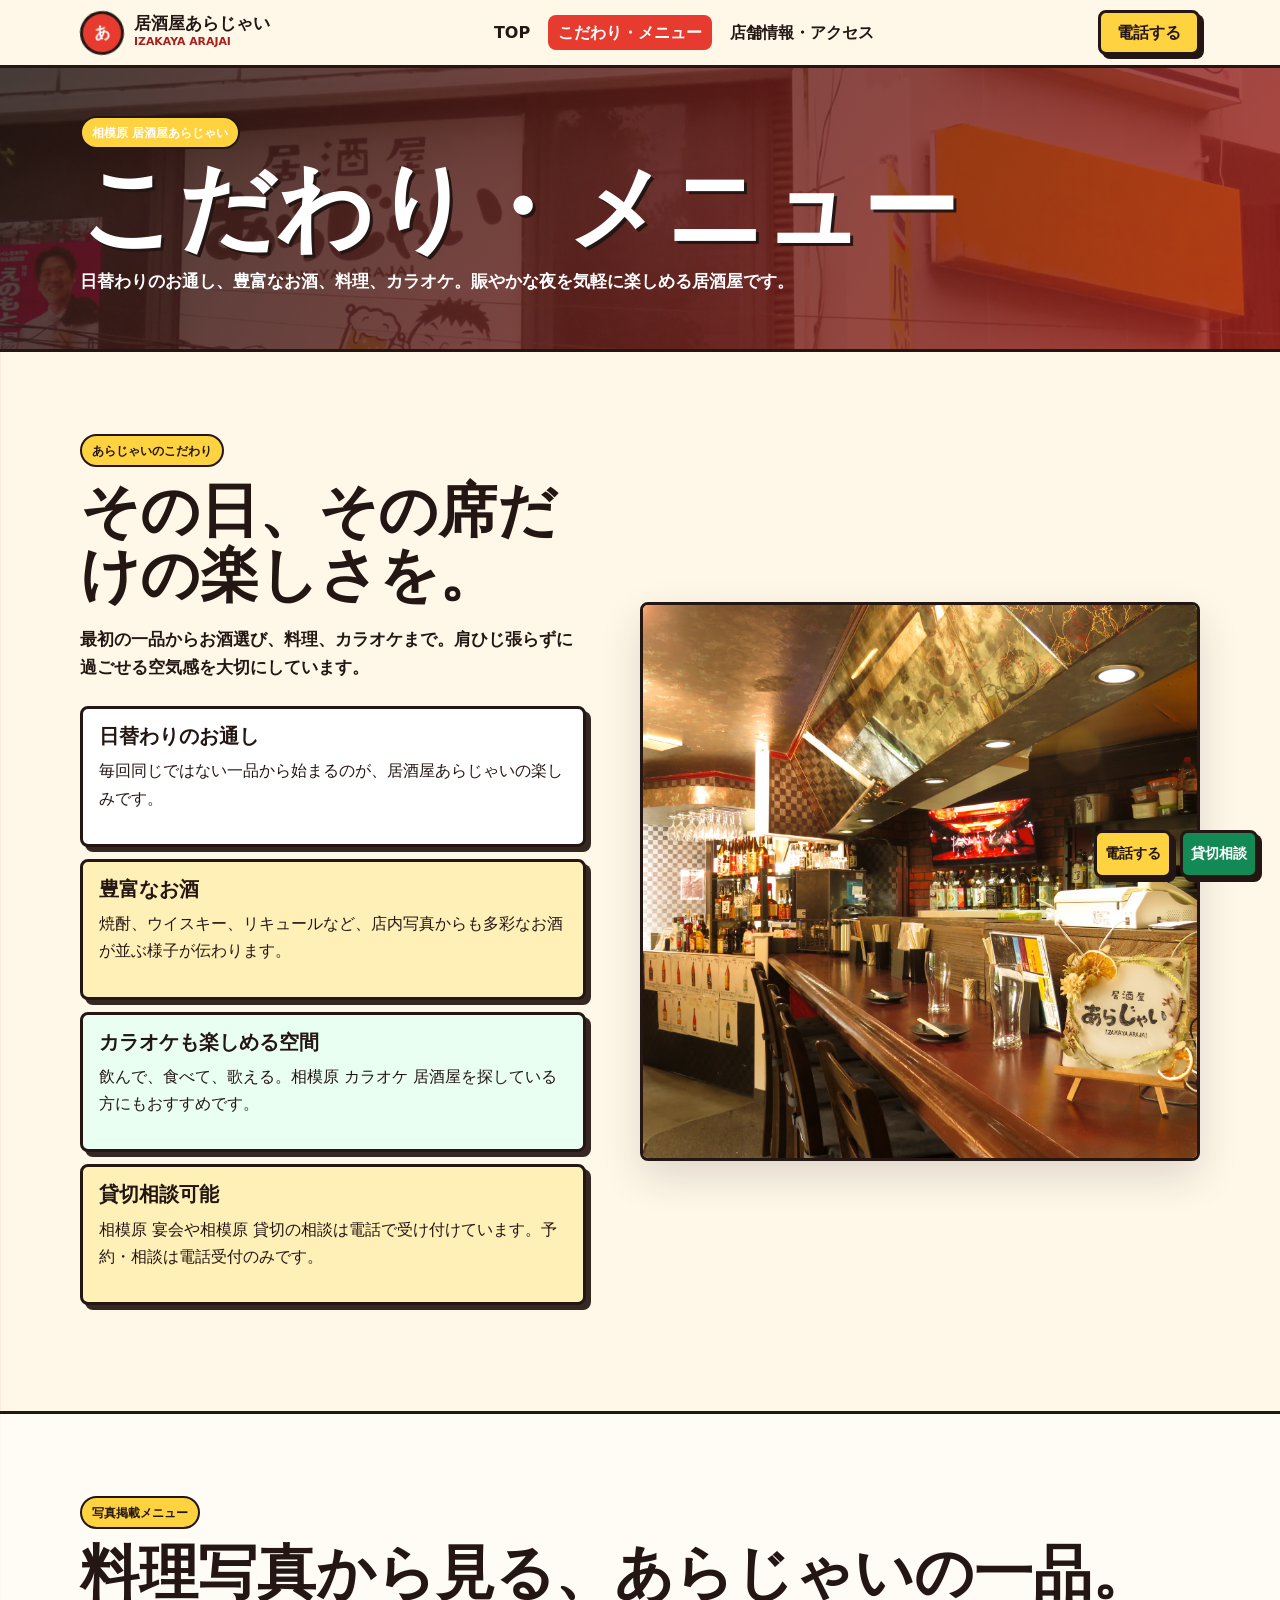
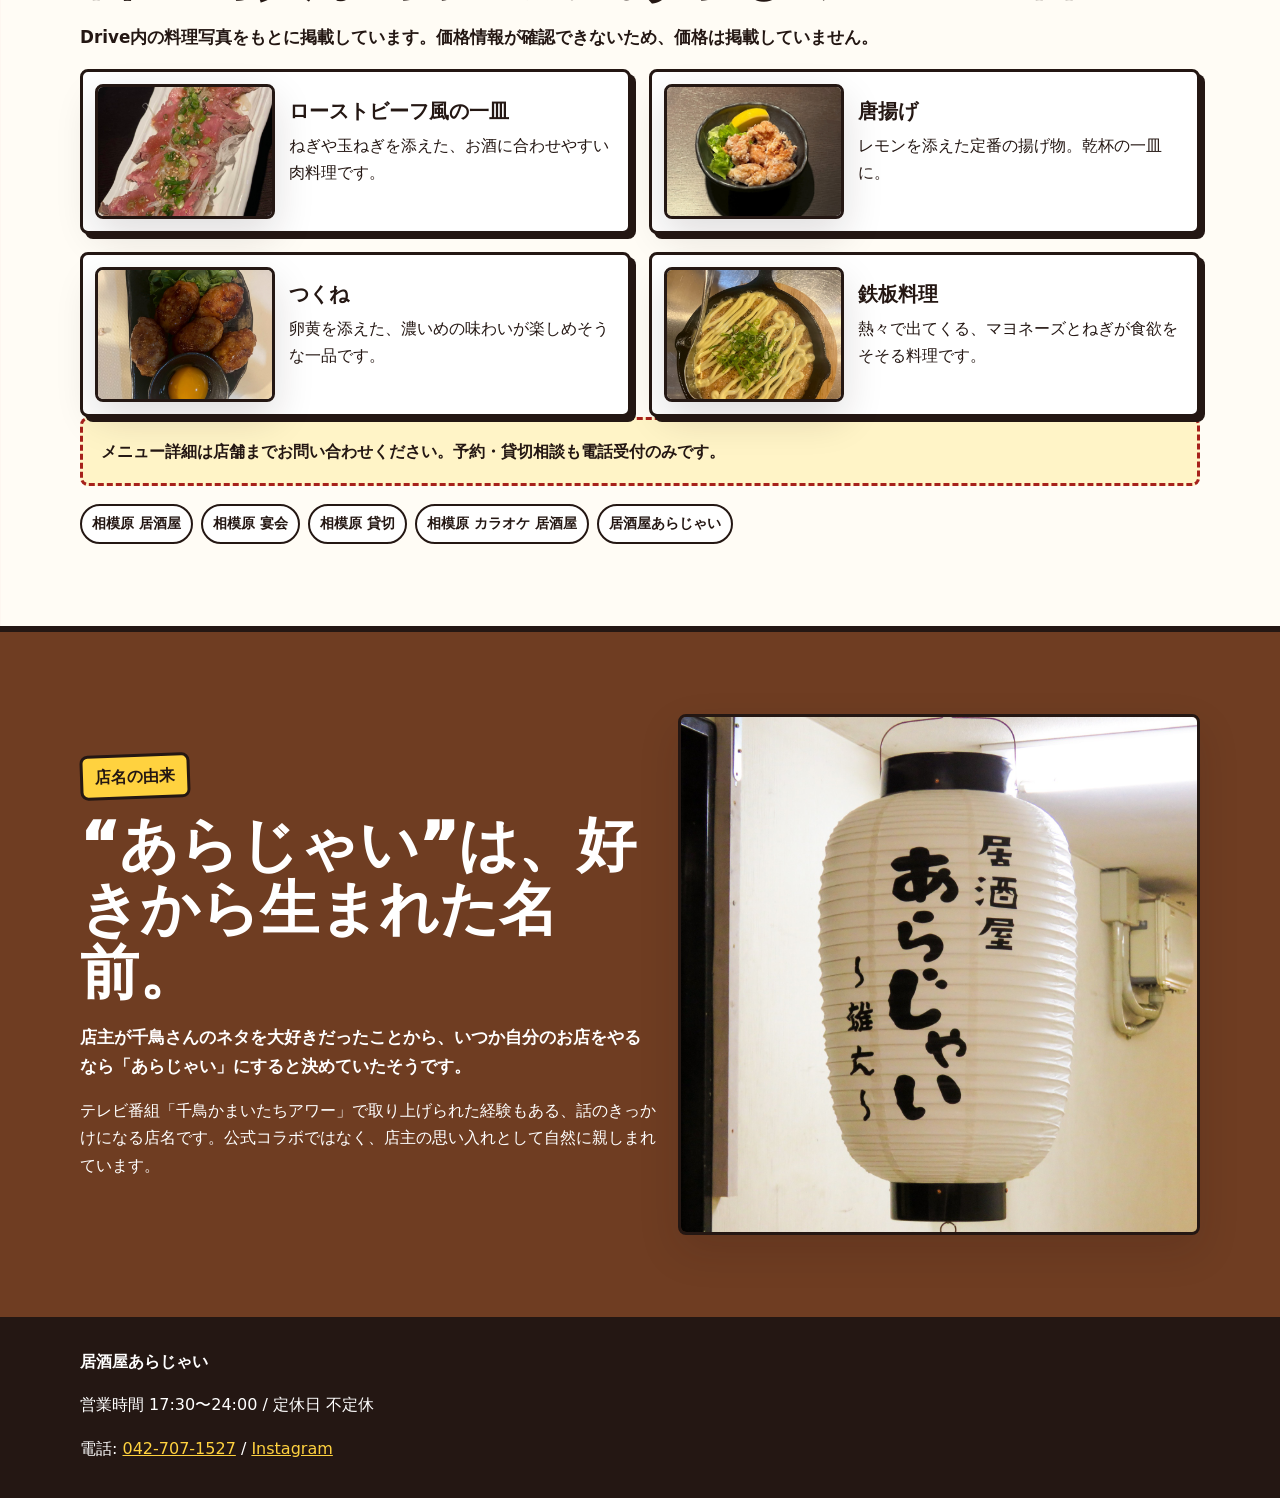
==== menu.html @ bf974e5a "Create arajai website" ====
<!doctype html>
<html lang="ja">
  <head>
    <meta charset="utf-8">
    <meta name="viewport" content="width=device-width, initial-scale=1">
    <title>こだわり・メニュー | 居酒屋あらじゃい</title>
    <meta name="description" content="居酒屋あらじゃいのこだわりとメニュー。日替わりのお通し、豊富なお酒、料理、カラオケ、貸切相談。相模原 居酒屋・宴会に。">
    <link rel="stylesheet" href="styles.css">
  </head>
  <body>
    <header class="site-header">
      <div class="header-inner">
        <a class="brand" href="index.html" aria-label="居酒屋あらじゃい TOP">
          <span class="brand-mark">あ</span>
          <span>
            <span class="brand-name">居酒屋あらじゃい</span>
            <span class="brand-sub">IZAKAYA ARAJAI</span>
          </span>
        </a>
        <nav class="nav" aria-label="主要メニュー">
          <a href="index.html">TOP</a>
          <a href="menu.html" aria-current="page">こだわり・メニュー</a>
          <a href="access.html">店舗情報・アクセス</a>
        </nav>
        <a class="btn btn-primary header-cta" href="tel:0427071527">電話する</a>
      </div>
    </header>

    <main class="page">
      <section class="page-hero">
        <div class="container">
          <p class="eyebrow">相模原 居酒屋あらじゃい</p>
          <h1 class="page-title">こだわり・メニュー</h1>
          <p class="lead">日替わりのお通し、豊富なお酒、料理、カラオケ。賑やかな夜を気軽に楽しめる居酒屋です。</p>
        </div>
      </section>

      <section class="section">
        <div class="container split">
          <div>
            <p class="eyebrow">あらじゃいのこだわり</p>
            <h2>その日、その席だけの楽しさを。</h2>
            <p class="lead">最初の一品からお酒選び、料理、カラオケまで。肩ひじ張らずに過ごせる空気感を大切にしています。</p>
            <div class="feature-list">
              <article class="feature">
                <h3>日替わりのお通し</h3>
                <p>毎回同じではない一品から始まるのが、居酒屋あらじゃいの楽しみです。</p>
              </article>
              <article class="feature">
                <h3>豊富なお酒</h3>
                <p>焼酎、ウイスキー、リキュールなど、店内写真からも多彩なお酒が並ぶ様子が伝わります。</p>
              </article>
              <article class="feature">
                <h3>カラオケも楽しめる空間</h3>
                <p>飲んで、食べて、歌える。相模原 カラオケ 居酒屋を探している方にもおすすめです。</p>
              </article>
              <article class="feature" id="private">
                <h3>貸切相談可能</h3>
                <p>相模原 宴会や相模原 貸切の相談は電話で受け付けています。予約・相談は電話受付のみです。</p>
              </article>
            </div>
          </div>
          <img class="feature-photo" src="assets/img/interior-counter.jpg" alt="居酒屋あらじゃいのカウンターとお酒">
        </div>
      </section>

      <section class="section alt">
        <div class="container">
          <p class="eyebrow">写真掲載メニュー</p>
          <h2>料理写真から見る、あらじゃいの一品。</h2>
          <p class="lead">Drive内の料理写真をもとに掲載しています。価格情報が確認できないため、価格は掲載していません。</p>
          <div class="menu-grid">
            <article class="menu-item">
              <img class="menu-photo" src="assets/img/food-roast-beef.jpg" alt="ローストビーフ風の料理写真">
              <div>
                <h3>ローストビーフ風の一皿</h3>
                <p>ねぎや玉ねぎを添えた、お酒に合わせやすい肉料理です。</p>
              </div>
            </article>
            <article class="menu-item">
              <img class="menu-photo" src="assets/img/food-karaage.jpg" alt="唐揚げの写真">
              <div>
                <h3>唐揚げ</h3>
                <p>レモンを添えた定番の揚げ物。乾杯の一皿に。</p>
              </div>
            </article>
            <article class="menu-item">
              <img class="menu-photo" src="assets/img/food-tsukune.jpg" alt="つくねの写真">
              <div>
                <h3>つくね</h3>
                <p>卵黄を添えた、濃いめの味わいが楽しめそうな一品です。</p>
              </div>
            </article>
            <article class="menu-item">
              <img class="menu-photo" src="assets/img/food-teppan.jpg" alt="鉄板料理の写真">
              <div>
                <h3>鉄板料理</h3>
                <p>熱々で出てくる、マヨネーズとねぎが食欲をそそる料理です。</p>
              </div>
            </article>
          </div>
          <p class="menu-note">メニュー詳細は店舗までお問い合わせください。予約・貸切相談も電話受付のみです。</p>
          <ul class="tag-list" aria-label="SEOキーワード">
            <li>相模原 居酒屋</li>
            <li>相模原 宴会</li>
            <li>相模原 貸切</li>
            <li>相模原 カラオケ 居酒屋</li>
            <li>居酒屋あらじゃい</li>
          </ul>
        </div>
      </section>

      <section class="section origin-band">
        <div class="container origin-box">
          <div class="origin-text">
            <span class="ribbon">店名の由来</span>
            <h2>“あらじゃい”は、好きから生まれた名前。</h2>
            <p class="lead">店主が千鳥さんのネタを大好きだったことから、いつか自分のお店をやるなら「あらじゃい」にすると決めていたそうです。</p>
            <p>テレビ番組「千鳥かまいたちアワー」で取り上げられた経験もある、話のきっかけになる店名です。公式コラボではなく、店主の思い入れとして自然に親しまれています。</p>
          </div>
          <img class="feature-photo" src="assets/img/exterior-logo-2.jpg" alt="居酒屋あらじゃいの看板ロゴ">
        </div>
      </section>
    </main>

    <footer class="footer">
      <div class="container footer-inner">
        <strong>居酒屋あらじゃい</strong>
        <span>営業時間 17:30〜24:00 / 定休日 不定休</span>
        <span>電話: <a href="tel:0427071527">042-707-1527</a> / <a href="https://www.instagram.com/izakaya_arajai/" target="_blank" rel="noopener">Instagram</a></span>
      </div>
    </footer>

    <div class="sticky-cta" aria-label="固定CTA">
      <a class="btn btn-primary" href="tel:0427071527">電話する</a>
      <a class="btn btn-green" href="tel:0427071527">貸切相談</a>
    </div>
  </body>
</html>
---- styles.css ----
:root {
  --ink: #241713;
  --paper: #fff8e9;
  --white: #ffffff;
  --red: #e73b2f;
  --deep-red: #a6211b;
  --yellow: #ffd23f;
  --green: #138a55;
  --blue: #1e73be;
  --wood: #6f3d22;
  --line: rgba(36, 23, 19, 0.16);
  --shadow: 0 16px 40px rgba(36, 23, 19, 0.14);
  --radius: 8px;
}

* {
  box-sizing: border-box;
}

html {
  scroll-behavior: smooth;
}

body {
  margin: 0;
  color: var(--ink);
  background:
    linear-gradient(90deg, rgba(231, 59, 47, 0.06) 0 1px, transparent 1px 72px),
    linear-gradient(0deg, rgba(255, 210, 63, 0.14) 0 1px, transparent 1px 72px),
    var(--paper);
  font-family: "Hiragino Sans", "Yu Gothic", "YuGothic", "Noto Sans JP", system-ui, sans-serif;
  line-height: 1.7;
  letter-spacing: 0;
}

img {
  display: block;
  width: 100%;
  height: auto;
}

a {
  color: inherit;
}

.site-header {
  position: sticky;
  top: 0;
  z-index: 30;
  background: rgba(255, 248, 233, 0.95);
  border-bottom: 3px solid var(--ink);
  backdrop-filter: blur(10px);
}

.header-inner {
  width: min(1120px, calc(100% - 28px));
  margin: 0 auto;
  display: flex;
  align-items: center;
  justify-content: space-between;
  flex-wrap: wrap;
  gap: 14px;
  padding: 10px 0;
}

.brand {
  display: inline-flex;
  align-items: center;
  gap: 10px;
  text-decoration: none;
  min-width: 0;
}

.brand-mark {
  display: grid;
  place-items: center;
  width: 44px;
  height: 44px;
  color: var(--white);
  background: var(--red);
  border: 3px solid var(--ink);
  border-radius: 50%;
  font-weight: 900;
  transform: rotate(-8deg);
}

.brand-name {
  display: block;
  font-weight: 900;
  font-size: 1.05rem;
  line-height: 1.2;
}

.brand-sub {
  display: block;
  font-size: 0.68rem;
  font-weight: 800;
  color: var(--deep-red);
}

.nav {
  order: 3;
  display: flex;
  flex: 1 0 100%;
  gap: 8px;
  overflow-x: auto;
  padding-bottom: 2px;
}

.nav a {
  flex: 0 0 auto;
  padding: 7px 9px;
  border-radius: var(--radius);
  font-size: 0.86rem;
  font-weight: 900;
  line-height: 1.2;
  text-decoration: none;
  white-space: nowrap;
}

.nav a[aria-current="page"],
.nav a:hover {
  color: var(--white);
  background: var(--red);
}

.header-cta {
  flex: 0 0 auto;
}

.btn {
  display: inline-flex;
  align-items: center;
  justify-content: center;
  gap: 8px;
  min-height: 44px;
  padding: 10px 16px;
  border: 3px solid var(--ink);
  border-radius: var(--radius);
  color: var(--ink);
  background: var(--white);
  box-shadow: 4px 4px 0 var(--ink);
  font-weight: 900;
  line-height: 1.2;
  text-decoration: none;
  transition: transform 0.16s ease, box-shadow 0.16s ease;
}

.btn:hover,
.btn:focus-visible {
  transform: translate(2px, 2px);
  box-shadow: 2px 2px 0 var(--ink);
}

.btn-primary {
  background: var(--yellow);
}

.btn-red {
  color: var(--white);
  background: var(--red);
}

.btn-green {
  color: var(--white);
  background: var(--green);
}

.btn-blue {
  color: var(--white);
  background: var(--blue);
}

.page {
  overflow: hidden;
}

.section {
  padding: 54px 0;
}

.section.alt {
  background: rgba(255, 255, 255, 0.58);
  border-block: 3px solid var(--ink);
}

.container {
  width: min(1120px, calc(100% - 28px));
  margin: 0 auto;
}

.eyebrow {
  display: inline-flex;
  align-items: center;
  gap: 8px;
  margin: 0 0 12px;
  padding: 4px 10px;
  border: 2px solid var(--ink);
  border-radius: 999px;
  background: var(--yellow);
  font-size: 0.78rem;
  font-weight: 900;
}

h1,
h2,
h3,
p {
  margin-top: 0;
}

h1,
.hero-title,
.page-title {
  font-size: clamp(2.35rem, 13vw, 6rem);
  line-height: 0.98;
  letter-spacing: 0;
  font-weight: 950;
}

h2 {
  font-size: clamp(1.8rem, 8vw, 3.7rem);
  line-height: 1.08;
  letter-spacing: 0;
  font-weight: 950;
  margin-bottom: 18px;
}

h3 {
  font-size: 1.22rem;
  line-height: 1.25;
  font-weight: 950;
  margin-bottom: 8px;
}

.lead {
  font-size: 1.05rem;
  font-weight: 750;
}

.hero {
  position: relative;
  min-height: calc(100svh - 68px);
  display: grid;
  align-items: end;
  padding: 28px 0 30px;
  color: var(--white);
  background: #1d1511;
}

.hero::before {
  content: "";
  position: absolute;
  inset: 0;
  background:
    linear-gradient(180deg, rgba(36, 23, 19, 0.32), rgba(36, 23, 19, 0.9)),
    url("assets/img/interior-counter.jpg") center / cover;
}

.hero::after {
  content: "";
  position: absolute;
  inset: auto 0 0;
  height: 28px;
  background: repeating-linear-gradient(90deg, var(--red) 0 36px, var(--yellow) 36px 72px, var(--green) 72px 108px, var(--blue) 108px 144px);
  border-top: 3px solid var(--ink);
}

.hero-inner {
  position: relative;
  z-index: 1;
}

.hero-title {
  max-width: 10ch;
  margin-bottom: 18px;
  text-shadow: 4px 4px 0 var(--ink);
}

.hero-copy {
  max-width: 760px;
  margin-bottom: 24px;
  font-size: clamp(1.1rem, 4.5vw, 2rem);
  font-weight: 900;
  line-height: 1.35;
}

.hero-actions,
.cta-row {
  display: flex;
  flex-wrap: wrap;
  gap: 12px;
}

.quick-points {
  display: grid;
  grid-template-columns: repeat(2, minmax(0, 1fr));
  gap: 8px;
  margin-top: 26px;
}

.quick-points span {
  padding: 9px 10px;
  border: 2px solid rgba(255, 255, 255, 0.78);
  border-radius: var(--radius);
  background: rgba(36, 23, 19, 0.64);
  font-weight: 900;
  text-align: center;
}

.page-hero {
  padding: 48px 0 36px;
  color: var(--white);
  background:
    linear-gradient(120deg, rgba(36, 23, 19, 0.82), rgba(166, 33, 27, 0.78)),
    url("assets/img/exterior-sign.jpg") center / cover;
  border-bottom: 3px solid var(--ink);
}

.page-title {
  margin-bottom: 12px;
  text-shadow: 3px 3px 0 var(--ink);
}

.split {
  display: grid;
  gap: 28px;
  align-items: center;
}

.photo-stack {
  display: grid;
  grid-template-columns: 1fr 0.78fr;
  gap: 12px;
  align-items: end;
}

.photo-stack img,
.photo-grid img,
.menu-photo,
.feature-photo,
.access-photo {
  border: 3px solid var(--ink);
  border-radius: var(--radius);
  box-shadow: var(--shadow);
  object-fit: cover;
}

.photo-stack img:first-child {
  aspect-ratio: 4 / 5;
}

.photo-stack img:last-child {
  aspect-ratio: 1 / 1;
  margin-bottom: 24px;
}

.feature-list {
  display: grid;
  gap: 12px;
  margin: 24px 0;
}

.feature {
  padding: 16px;
  border: 3px solid var(--ink);
  border-radius: var(--radius);
  background: var(--white);
  box-shadow: 5px 5px 0 rgba(36, 23, 19, 0.92);
}

.feature:nth-child(2n) {
  background: #fff0b8;
}

.feature:nth-child(3n) {
  background: #e9fff2;
}

.cards {
  display: grid;
  gap: 16px;
}

.card {
  overflow: hidden;
  border: 3px solid var(--ink);
  border-radius: var(--radius);
  background: var(--white);
  box-shadow: var(--shadow);
}

.card-body {
  padding: 18px;
}

.card img {
  aspect-ratio: 4 / 3;
  object-fit: cover;
}

.origin-band {
  color: var(--white);
  background: var(--wood);
  border-block: 3px solid var(--ink);
}

.origin-box {
  display: grid;
  gap: 22px;
  align-items: center;
}

.origin-text {
  max-width: 760px;
}

.ribbon {
  display: inline-block;
  margin-bottom: 14px;
  padding: 6px 12px;
  color: var(--ink);
  background: var(--yellow);
  border: 3px solid var(--ink);
  border-radius: var(--radius);
  font-weight: 950;
  transform: rotate(-2deg);
}

.menu-grid {
  display: grid;
  gap: 18px;
}

.menu-item {
  display: grid;
  gap: 14px;
  padding: 12px;
  border: 3px solid var(--ink);
  border-radius: var(--radius);
  background: var(--white);
  box-shadow: 5px 5px 0 var(--ink);
}

.menu-photo {
  aspect-ratio: 4 / 3;
}

.menu-note {
  padding: 18px;
  border: 3px dashed var(--deep-red);
  border-radius: var(--radius);
  background: #fff4c7;
  font-weight: 850;
}

.tag-list {
  display: flex;
  flex-wrap: wrap;
  gap: 8px;
  margin: 18px 0 0;
  padding: 0;
  list-style: none;
}

.tag-list li {
  padding: 6px 10px;
  border: 2px solid var(--ink);
  border-radius: 999px;
  background: var(--white);
  font-weight: 900;
  font-size: 0.88rem;
}

.info-grid {
  display: grid;
  gap: 14px;
  margin: 22px 0;
}

.info-row {
  display: grid;
  gap: 3px;
  padding: 14px 0;
  border-bottom: 2px solid var(--line);
}

.info-row dt {
  color: var(--deep-red);
  font-size: 0.85rem;
  font-weight: 950;
}

.info-row dd {
  margin: 0;
  font-weight: 850;
}

.map-box {
  overflow: hidden;
  min-height: 340px;
  border: 3px solid var(--ink);
  border-radius: var(--radius);
  background: #f4efe4;
  box-shadow: var(--shadow);
}

.map-box iframe {
  display: block;
  width: 100%;
  height: 360px;
  border: 0;
}

.map-fallback {
  padding: 14px;
  font-weight: 800;
  background: var(--white);
  border-top: 3px solid var(--ink);
}

.instagram-strip {
  color: var(--white);
  background:
    linear-gradient(90deg, rgba(36, 23, 19, 0.75), rgba(36, 23, 19, 0.45)),
    url("assets/img/food-karaage.jpg") center / cover;
  border-block: 3px solid var(--ink);
}

.footer {
  padding: 28px 0 98px;
  color: var(--white);
  background: var(--ink);
}

.footer-inner {
  display: grid;
  gap: 16px;
}

.footer a {
  color: var(--yellow);
}

.sticky-cta {
  position: fixed;
  right: 12px;
  bottom: 12px;
  left: 12px;
  z-index: 40;
  display: grid;
  grid-template-columns: 1fr 1fr;
  gap: 8px;
}

.sticky-cta .btn {
  min-height: 48px;
  padding-inline: 8px;
  font-size: 0.9rem;
}

@media (min-width: 680px) {
  .nav {
    order: initial;
    align-items: center;
    flex: 0 1 auto;
    gap: 8px;
    overflow: visible;
    padding-bottom: 0;
  }

  .nav a {
    padding: 8px 10px;
    font-size: 1rem;
  }

  .quick-points {
    grid-template-columns: repeat(4, minmax(0, 1fr));
    max-width: 820px;
  }

  .cards {
    grid-template-columns: repeat(3, minmax(0, 1fr));
  }

  .menu-item {
    grid-template-columns: 180px 1fr;
    align-items: center;
  }

  .sticky-cta {
    right: 22px;
    bottom: 22px;
    left: auto;
    grid-template-columns: auto auto;
  }
}

@media (min-width: 900px) {
  .section {
    padding: 82px 0;
  }

  .split {
    grid-template-columns: 0.95fr 1.05fr;
    gap: 54px;
  }

  .origin-box {
    grid-template-columns: 1.05fr 0.95fr;
  }

  .menu-grid {
    grid-template-columns: repeat(2, minmax(0, 1fr));
  }

  .info-layout {
    display: grid;
    grid-template-columns: 0.82fr 1.18fr;
    gap: 36px;
    align-items: start;
  }

  .footer {
    padding-bottom: 36px;
  }
}

@media (max-width: 420px) {
  .header-inner {
    width: min(100% - 18px, 1120px);
  }

  .brand-mark {
    width: 38px;
    height: 38px;
  }

  .brand-name {
    font-size: 0.92rem;
  }

  .nav a {
    font-size: 0.78rem;
  }

  .header-cta .btn {
    min-height: 40px;
    padding: 8px 10px;
    font-size: 0.82rem;
  }

  .btn {
    width: 100%;
  }

  .hero-actions .btn,
  .cta-row .btn {
    width: 100%;
  }
}
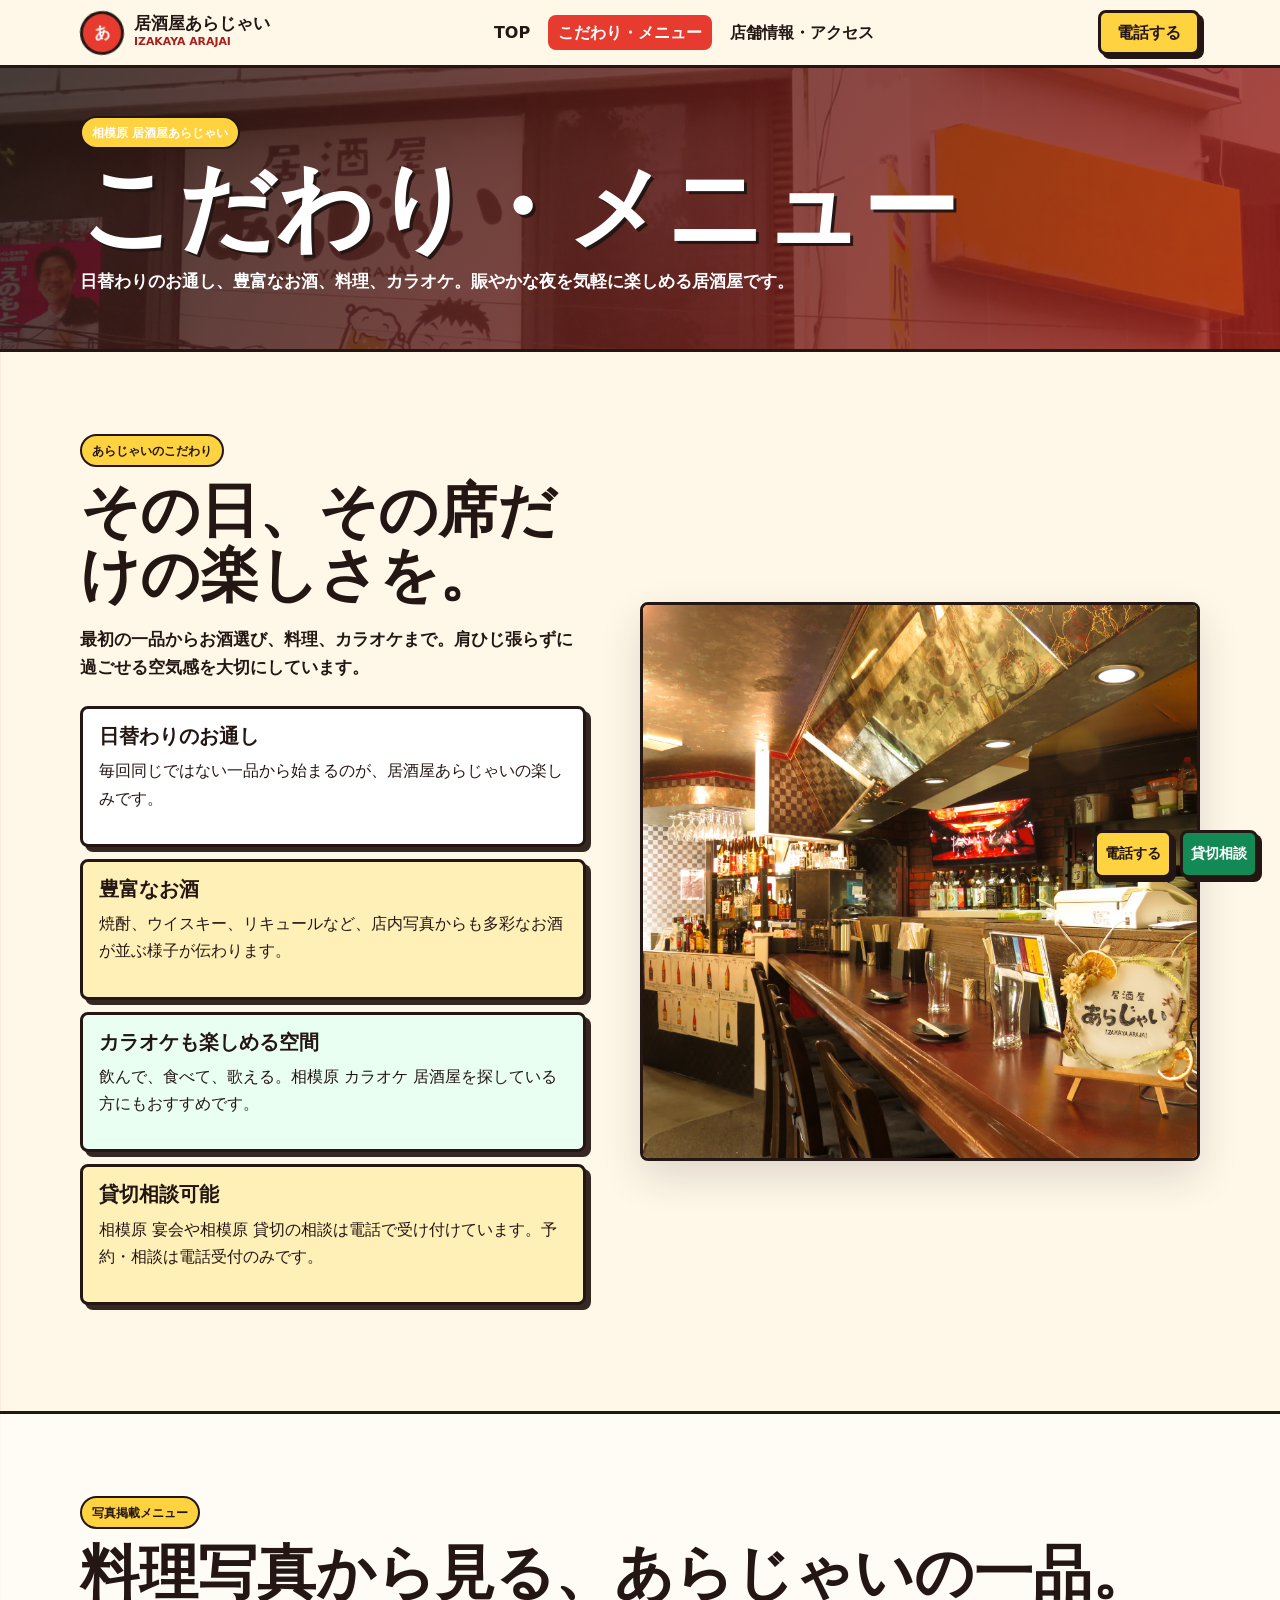
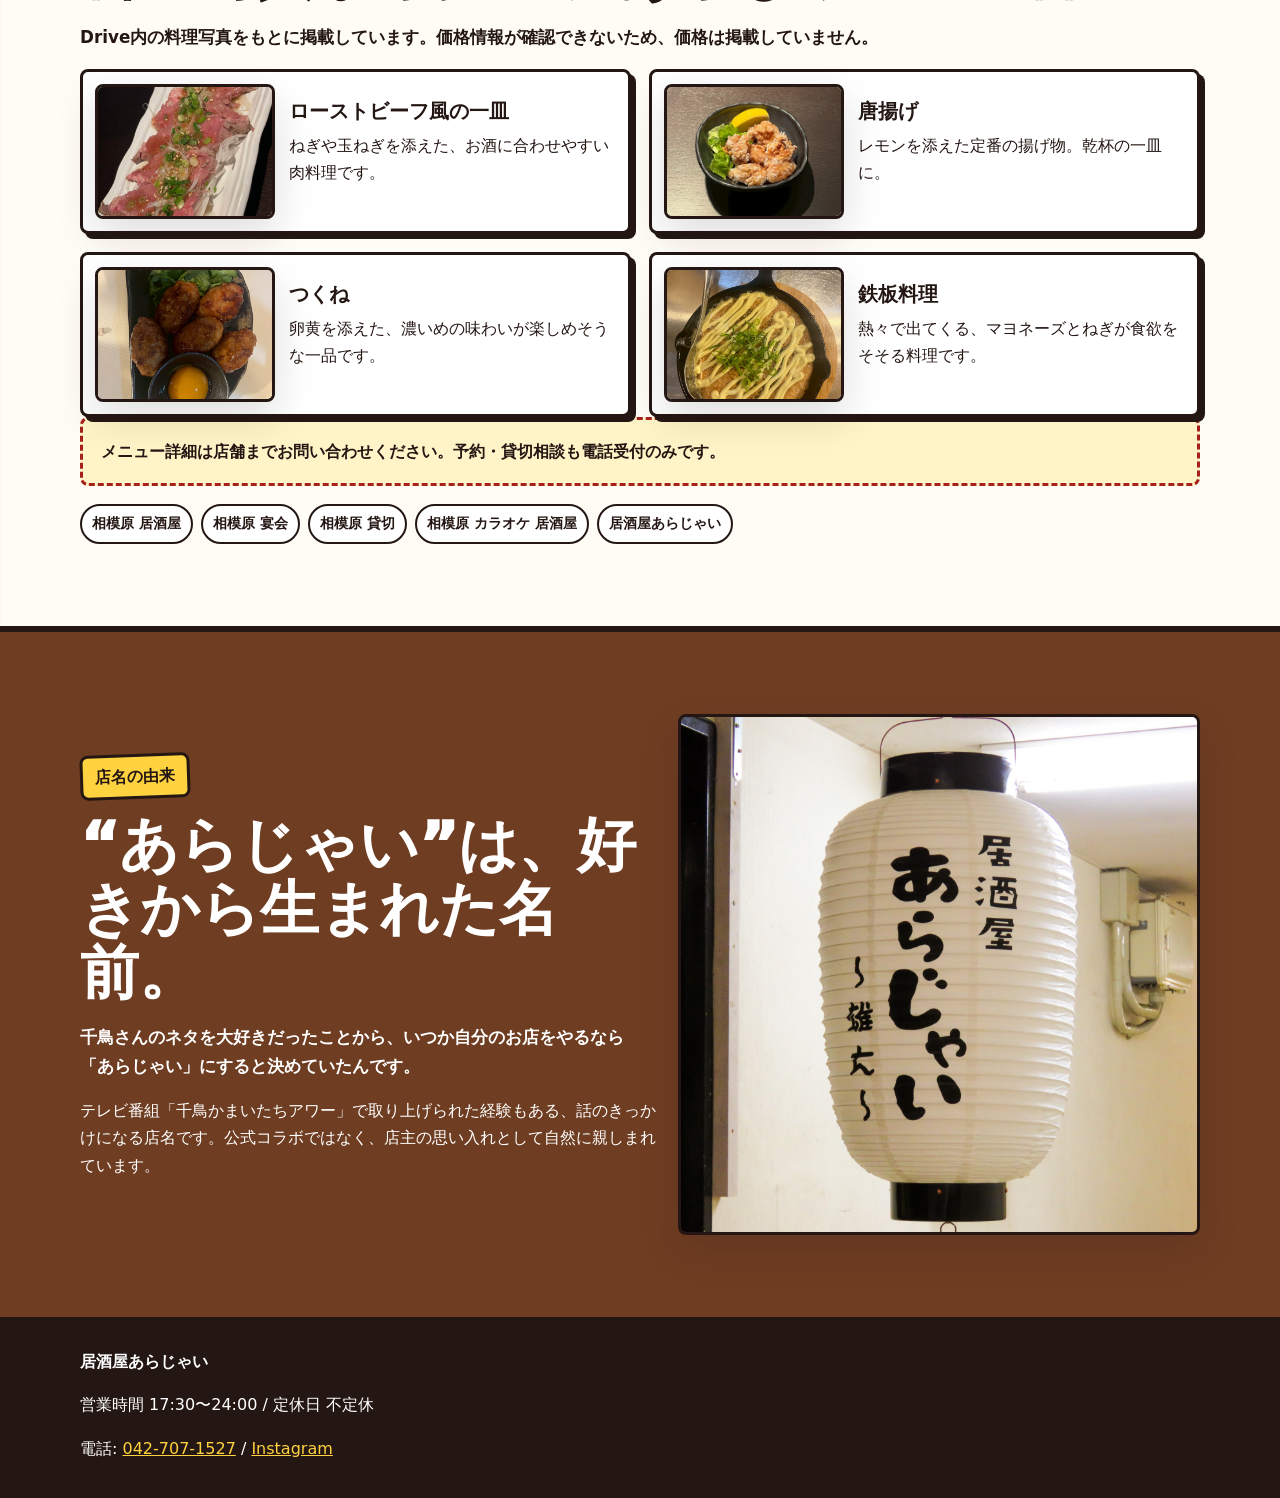
==== commit 11a3d42f: "Update origin story copy" ====
--- a/menu.html
+++ b/menu.html
@@ -115,7 +115,7 @@
           <div class="origin-text">
             <span class="ribbon">店名の由来</span>
             <h2>“あらじゃい”は、好きから生まれた名前。</h2>
-            <p class="lead">店主が千鳥さんのネタを大好きだったことから、いつか自分のお店をやるなら「あらじゃい」にすると決めていたそうです。</p>
+            <p class="lead">千鳥さんのネタを大好きだったことから、いつか自分のお店をやるなら「あらじゃい」にすると決めていたんです。</p>
             <p>テレビ番組「千鳥かまいたちアワー」で取り上げられた経験もある、話のきっかけになる店名です。公式コラボではなく、店主の思い入れとして自然に親しまれています。</p>
           </div>
           <img class="feature-photo" src="assets/img/exterior-logo-2.jpg" alt="居酒屋あらじゃいの看板ロゴ">
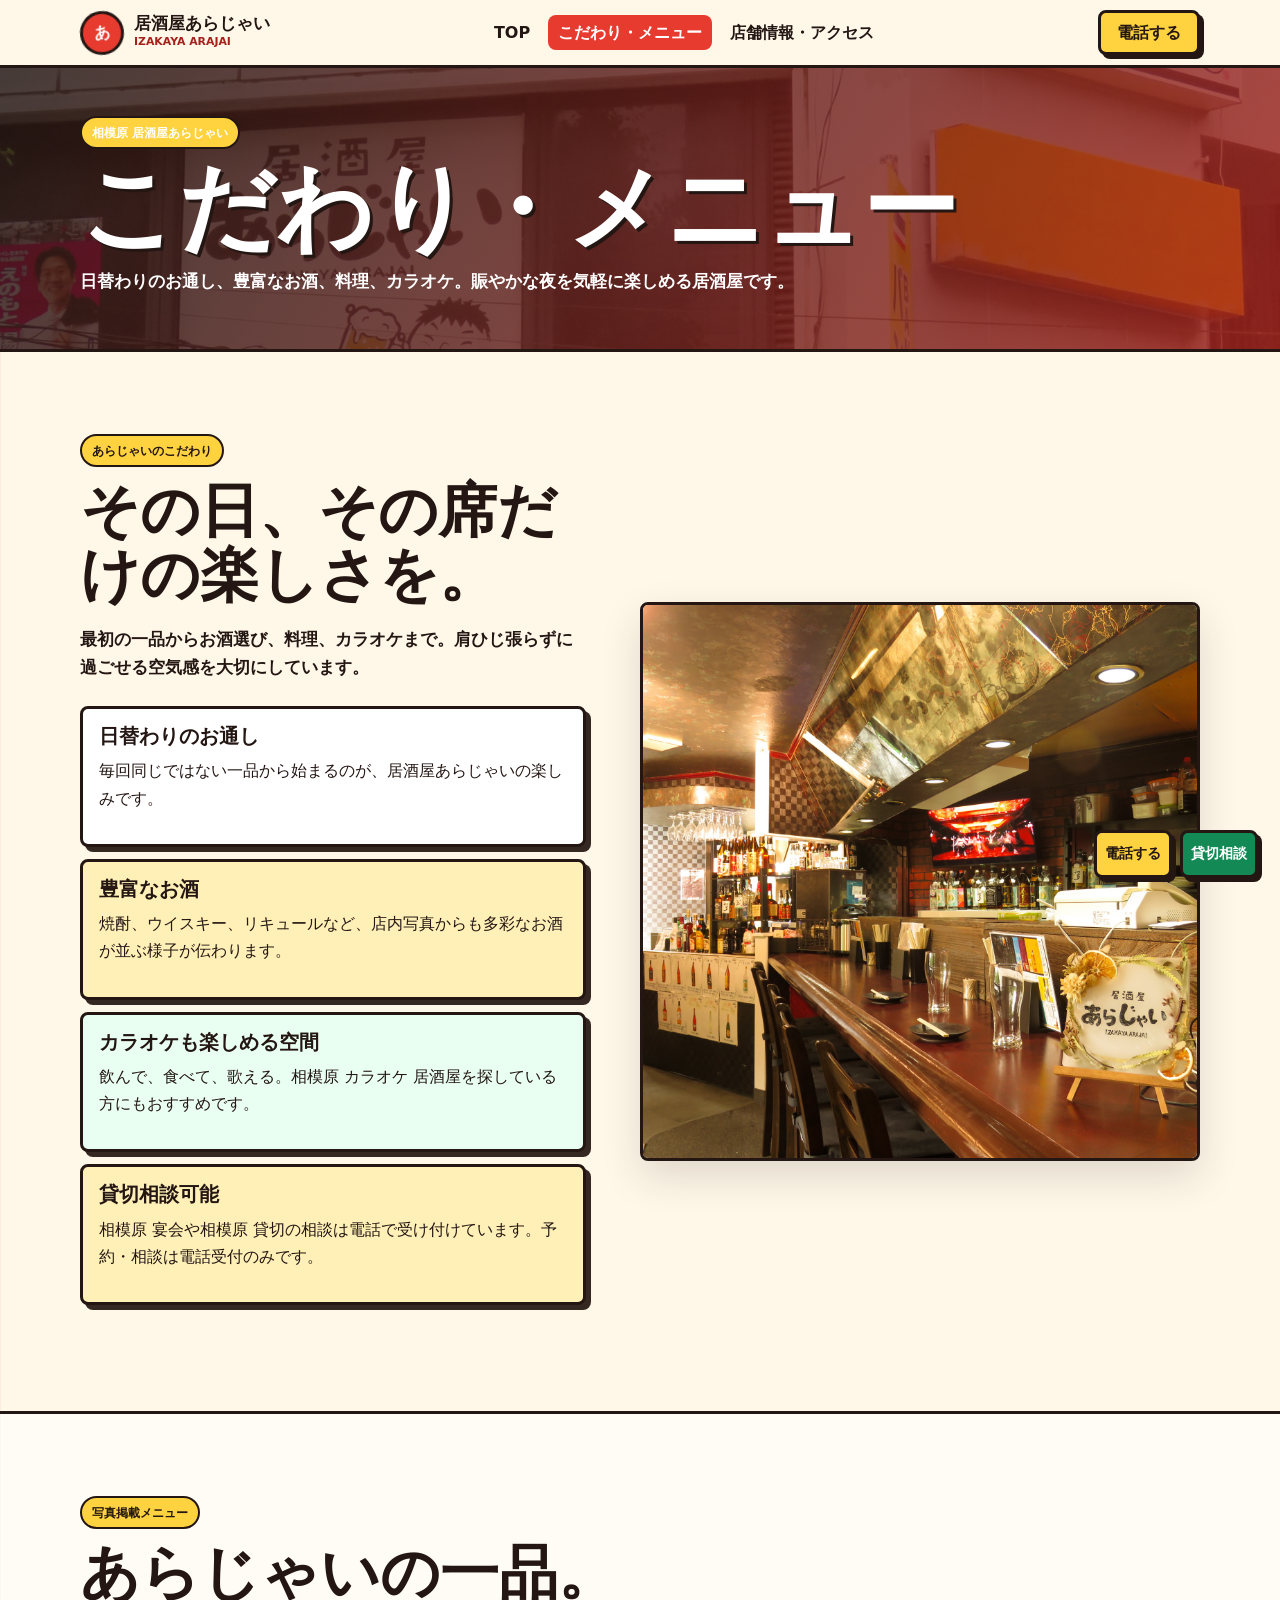
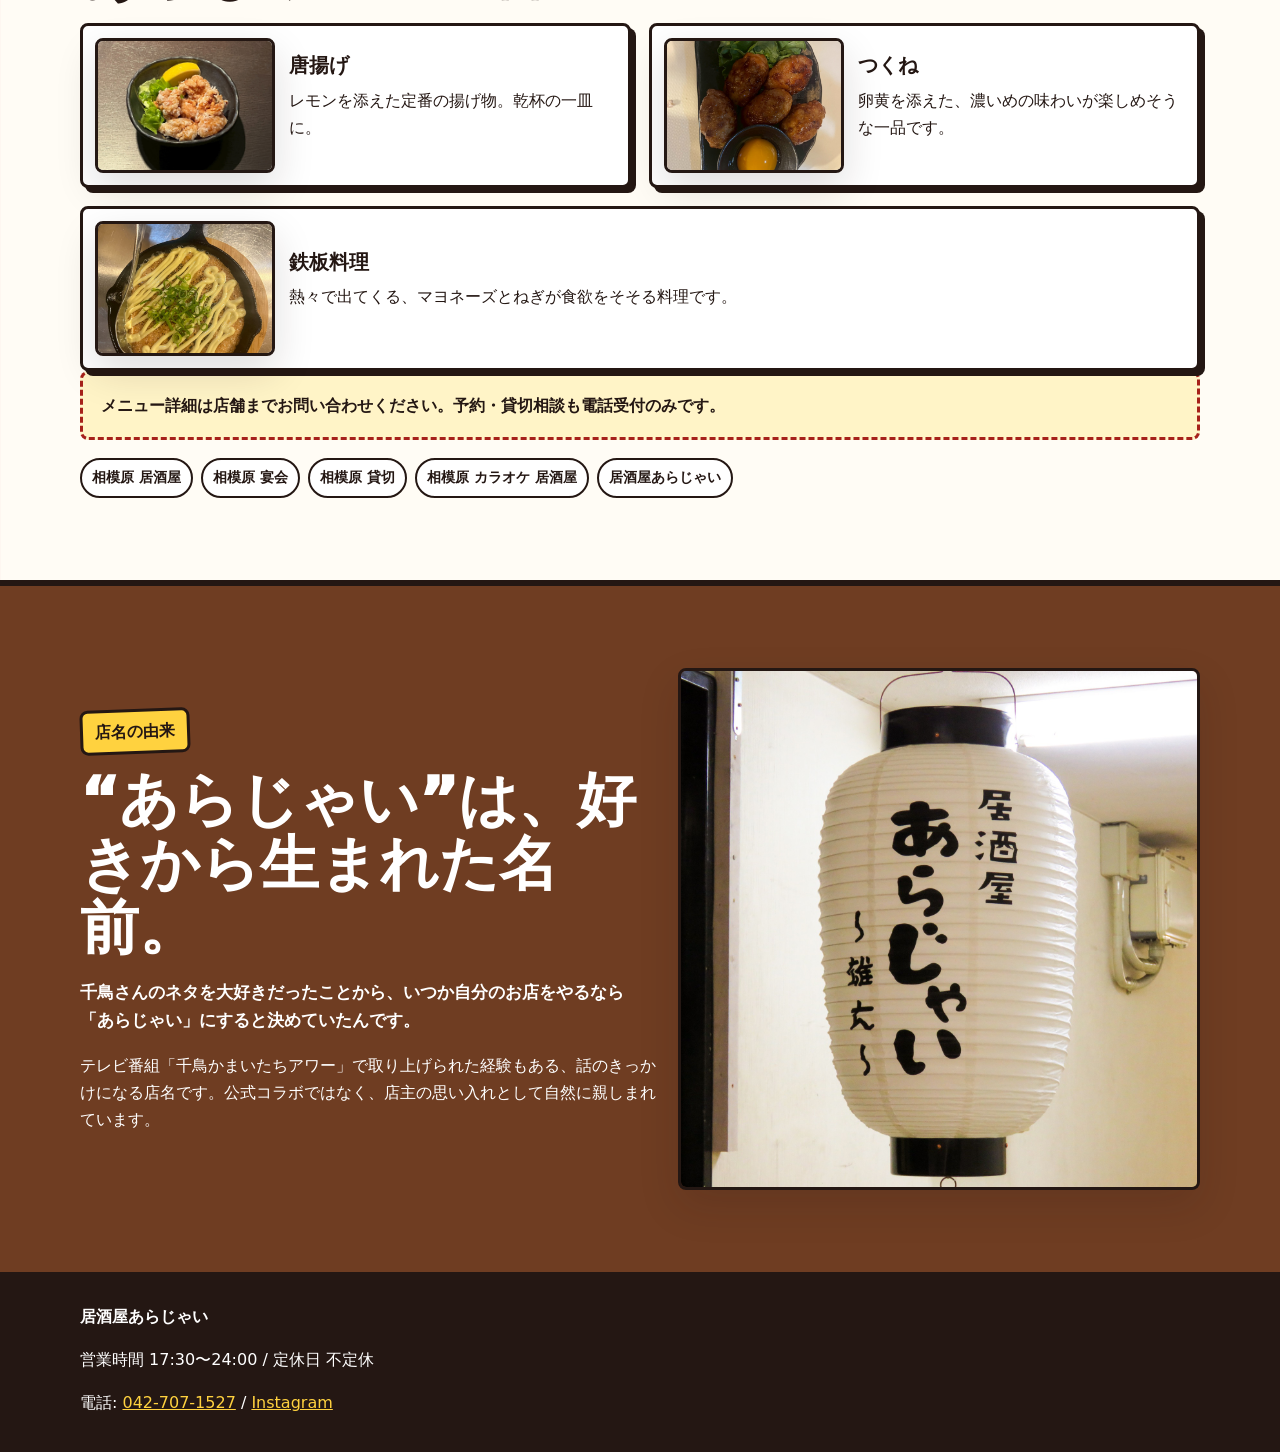
==== commit bbe5cbd7: "Adjust menu section copy and layout" ====
--- a/menu.html
+++ b/menu.html
@@ -67,16 +67,8 @@
       <section class="section alt">
         <div class="container">
           <p class="eyebrow">写真掲載メニュー</p>
-          <h2>料理写真から見る、あらじゃいの一品。</h2>
-          <p class="lead">Drive内の料理写真をもとに掲載しています。価格情報が確認できないため、価格は掲載していません。</p>
+          <h2>あらじゃいの一品。</h2>
           <div class="menu-grid">
-            <article class="menu-item">
-              <img class="menu-photo" src="assets/img/food-roast-beef.jpg" alt="ローストビーフ風の料理写真">
-              <div>
-                <h3>ローストビーフ風の一皿</h3>
-                <p>ねぎや玉ねぎを添えた、お酒に合わせやすい肉料理です。</p>
-              </div>
-            </article>
             <article class="menu-item">
               <img class="menu-photo" src="assets/img/food-karaage.jpg" alt="唐揚げの写真">
               <div>
--- a/styles.css
+++ b/styles.css
@@ -614,6 +614,10 @@
     grid-template-columns: repeat(2, minmax(0, 1fr));
   }
 
+  .menu-grid .menu-item:last-child:nth-child(odd) {
+    grid-column: 1 / -1;
+  }
+
   .info-layout {
     display: grid;
     grid-template-columns: 0.82fr 1.18fr;
